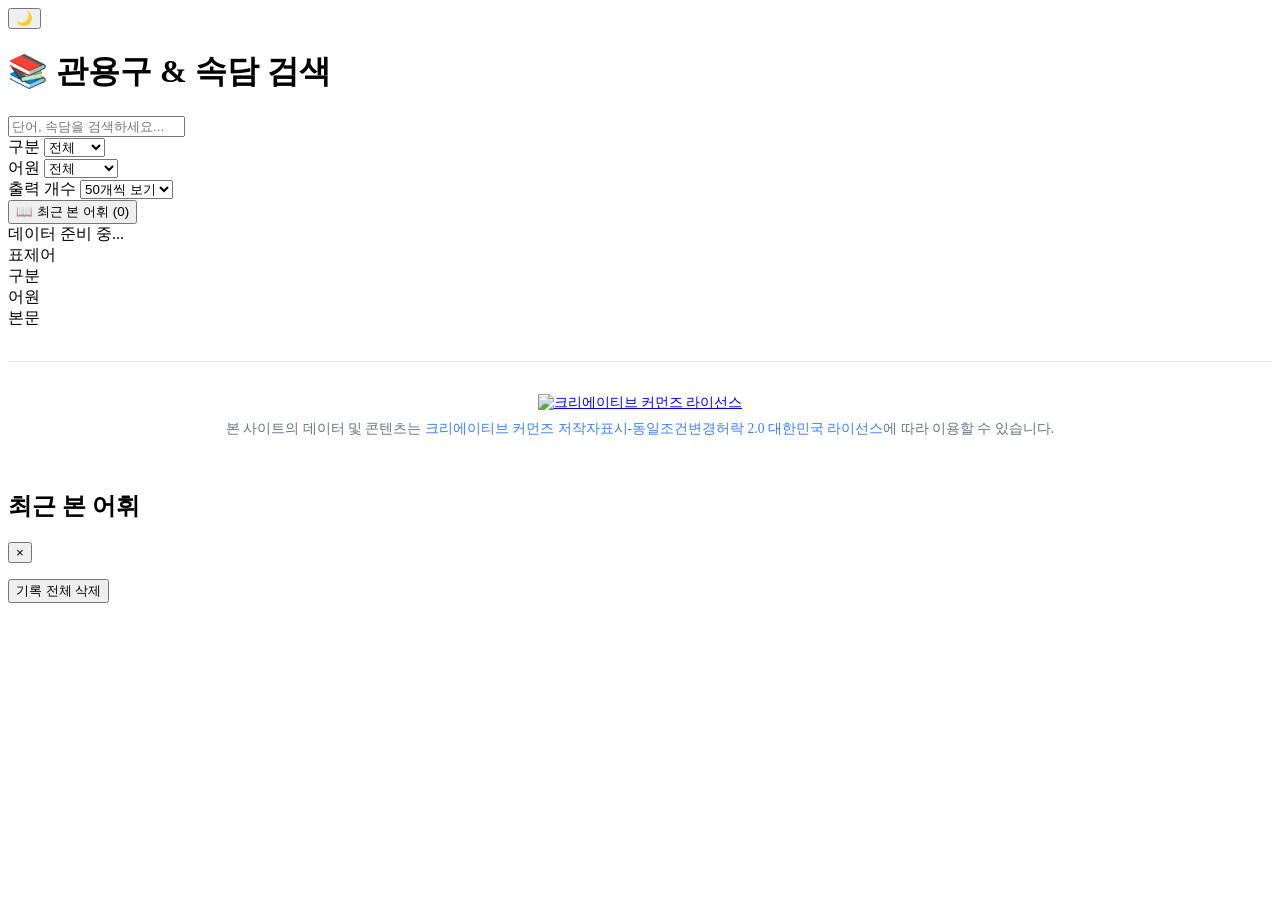
==== index.html @ 22fa91c4 "Add files via upload" ====
<!doctype html>
<html lang="ko">

<head>
  <meta charset="UTF-8" />
  <meta name="viewport" content="width=device-width, initial-scale=1.0" />
  <title>관용구 & 속담 사전 11,300개 검색</title>
  <meta name="description" content="한국어 관용구와 속담 검색 사전" />
  <link href="https://fonts.googleapis.com/css2?family=Noto+Sans+KR:wght@400;500;700&display=swap" rel="stylesheet">
  <script type="module" crossorigin src="./assets/index-1xtfDUtn.js"></script>
  <link rel="stylesheet" crossorigin href="./assets/index-_iixKt64.css">
</head>

<body>
  <div id="app">
    <header class="app-header">
      <button id="themeToggleBtn" class="top-theme-btn" title="다크 모드 전환">🌙</button>
      <h1>📚 관용구 & 속담 검색</h1>
    </header>

    <div class="controls-card">
      <div class="search-container">
        <input type="text" id="searchInput" placeholder="단어, 속담을 검색하세요...">
      </div>

      <div class="dropdown-filters">
        <div class="filter-group">
          <label>구분</label>
          <select id="typeFilter">
            <option value="전체">전체</option>
            <option value="속담">속담</option>
            <option value="관용구">관용구</option>
          </select>
        </div>

        <div class="filter-group">
          <label>어원</label>
          <select id="originFilter">
            <option value="전체">전체</option>
            <option value="순우리말">순우리말</option>
            <option value="한자어">한자어</option>
            <option value="외래어">외래어</option>
            <option value="혼종어">혼종어</option>
          </select>
        </div>

        <div class="filter-group">
          <label>출력 개수</label>
          <select id="perPageFilter">
            <option value="10">10개씩 보기</option>
            <option value="20">20개씩 보기</option>
            <option value="30">30개씩 보기</option>
            <option value="40">40개씩 보기</option>
            <option value="50" selected>50개씩 보기</option>
          </select>
        </div>

        <div class="action-group">
          <button id="recentBtnToggle" class="recent-btn">📖 최근 본 어휘 <span id="recentBtnCount">(0)</span></button>
        </div>
      </div>

      <div class="active-filters-container" id="activeFilters" style="display: none;">
        <!-- JS populates filter chips -->
      </div>

      <div class="filter-section">
        <div class="chosung-filters" id="chosungFilters">
          <!-- JS populates -->
        </div>
      </div>
    </div>

    <main class="results-area">
      <div class="status-bar">
        <span id="status-text" class="status-text">데이터 준비 중...</span>
      </div>

      <!-- Table View -->
      <div class="table-container">
        <div class="table-header">
          <div class="col-word">표제어</div>
          <div class="col-type">구분</div>
          <div class="col-origin">어원</div>
          <div class="col-link">본문</div>
        </div>
        <div id="list-container" class="table-body">
          <!-- JS populates -->
        </div>
        <!-- Pagination -->
        <div id="pagination" class="pagination-container">
          <!-- JS populates -->
        </div>
      </div>
    </main>

    <footer style="text-align: center; padding: 2rem; color: #6b7280; font-size: 0.85rem; border-top: 1px solid #e5e7eb; margin-top: 2rem;">
      <a rel="license" href="https://creativecommons.org/licenses/by-sa/2.0/kr/" target="_blank"><img alt="크리에이티브 커먼즈 라이선스" style="border-width:0; margin-bottom: 0.5rem;" src="https://i.creativecommons.org/l/by-sa/2.0/kr/88x31.png" /></a><br />
      본 사이트의 데이터 및 콘텐츠는 <a rel="license" href="https://creativecommons.org/licenses/by-sa/2.0/kr/" target="_blank" style="color: #3b82f6; text-decoration: none; font-weight: 500;">크리에이티브 커먼즈 저작자표시-동일조건변경허락 2.0 대한민국 라이선스</a>에 따라 이용할 수 있습니다.
    </footer>
  </div>

  <!-- Recent Items Modal -->
  <div id="recentModal" class="modal-overlay">
    <div class="modal-content">
      <div class="modal-header">
        <h2>최근 본 어휘</h2>
        <button id="closeModalBtn" class="close-btn">&times;</button>
      </div>
      <div class="modal-body">
        <ul id="recentListContainer" class="recent-modal-list">
          <!-- JS populates -->
        </ul>
      </div>
      <div class="modal-footer">
        <button id="clearRecentBtn" class="danger-btn">기록 전체 삭제</button>
      </div>
    </div>
  </div>

</body>

</html>
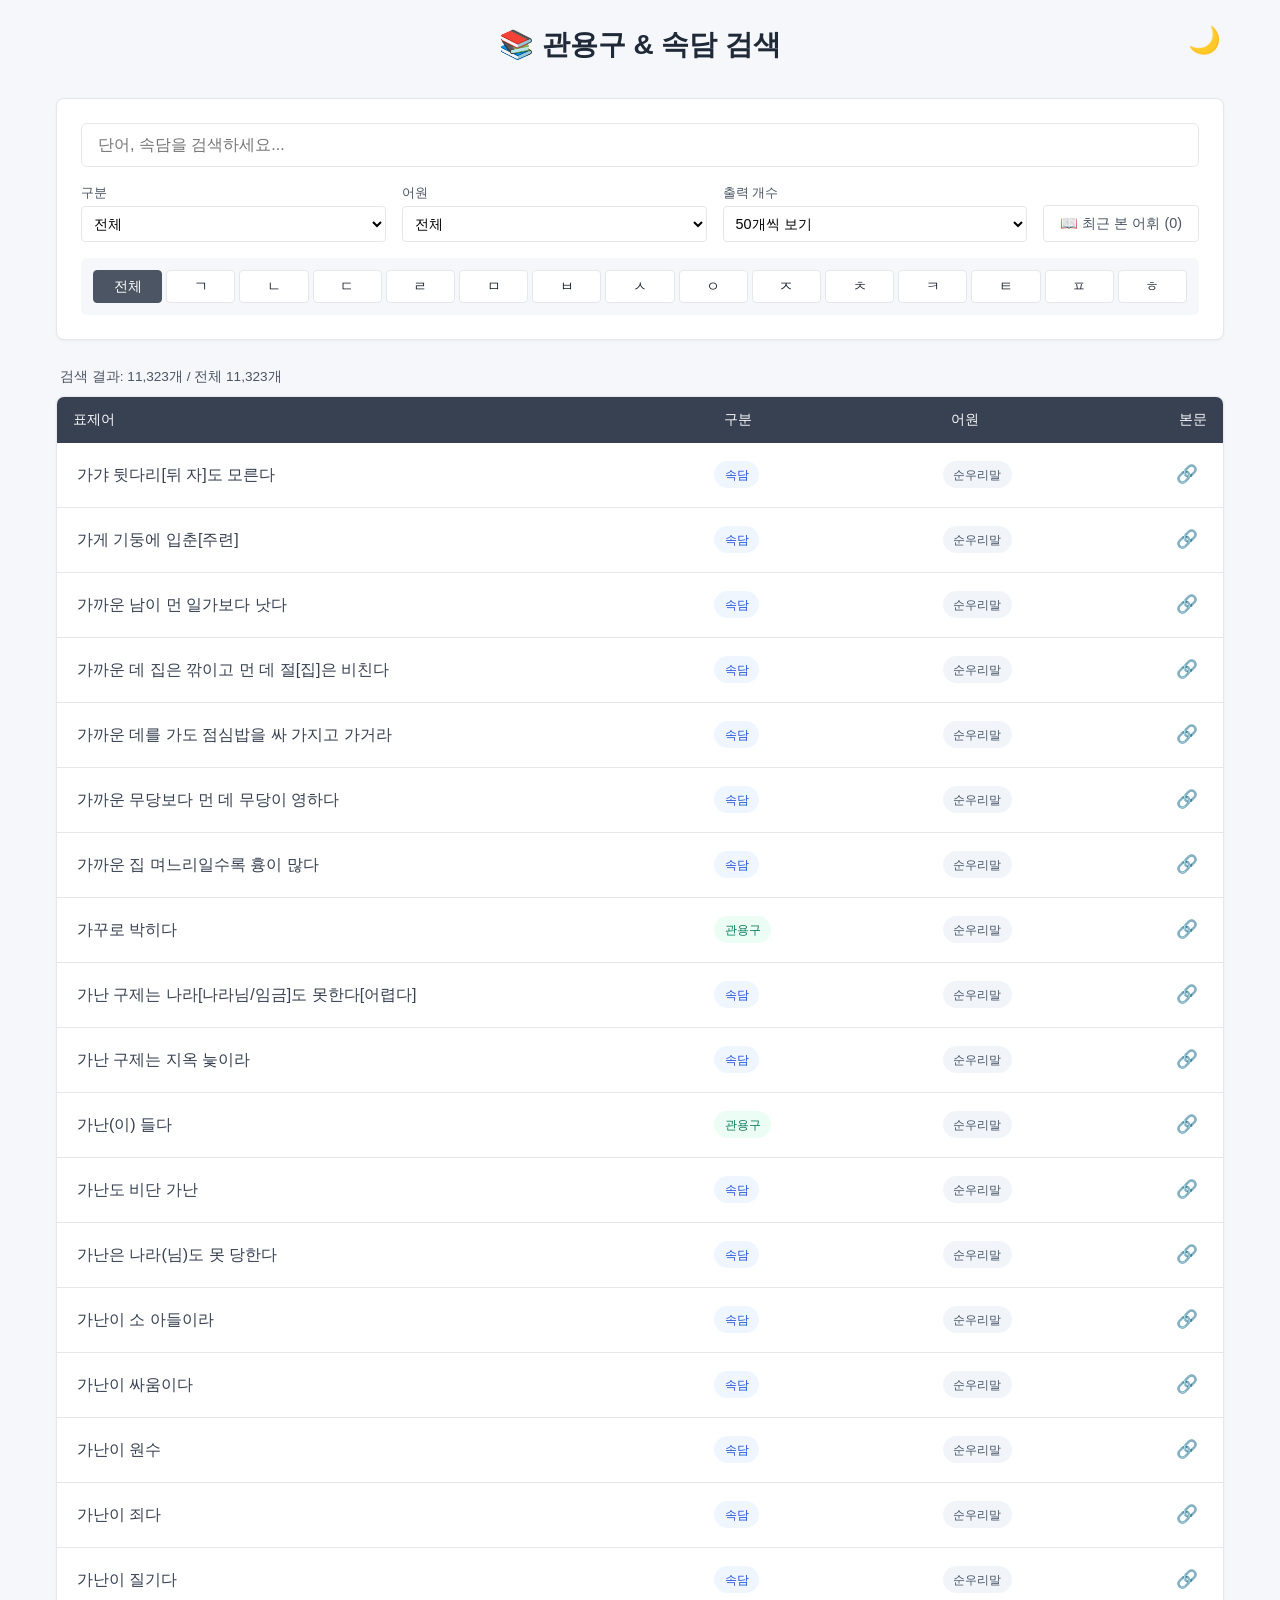
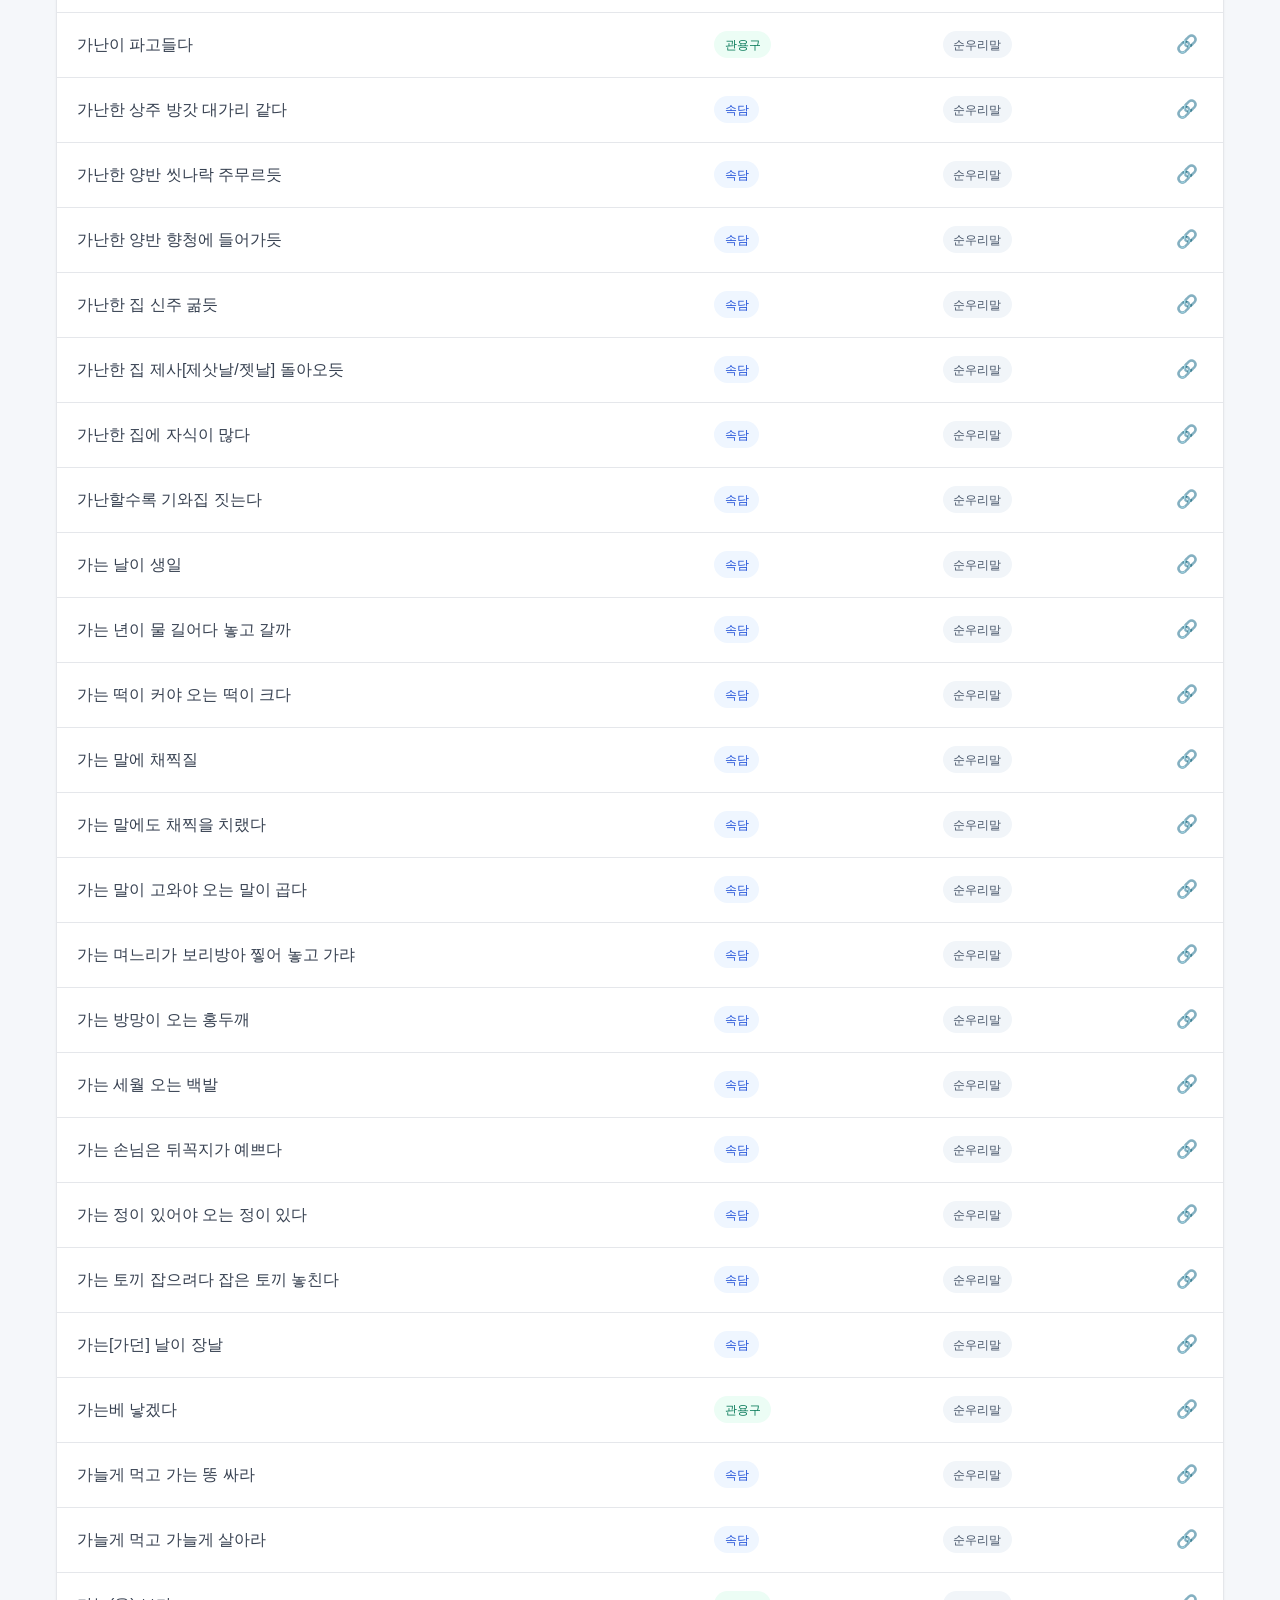
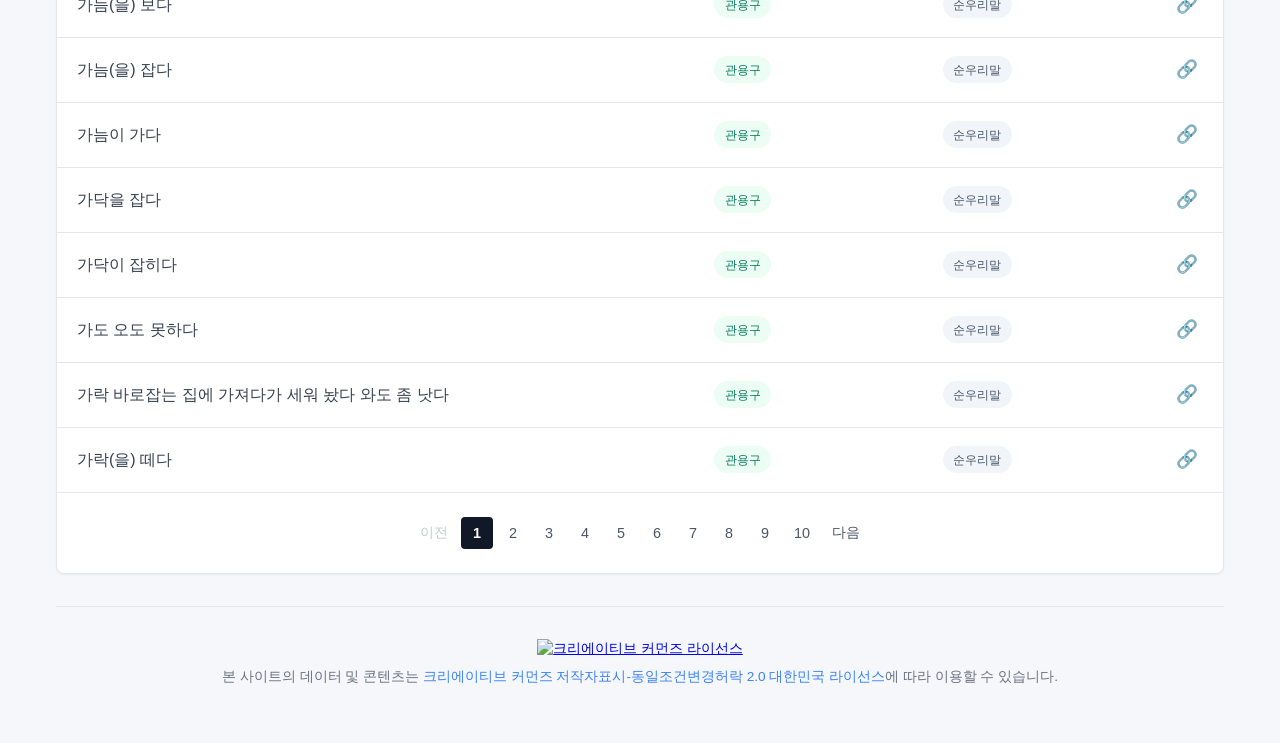
==== commit 7d367794: "Add files via upload" ====
--- a/index.html
+++ b/index.html
@@ -4,7 +4,7 @@
 <head>
   <meta charset="UTF-8" />
   <meta name="viewport" content="width=device-width, initial-scale=1.0" />
-  <title>관용구 & 속담 사전 11,300개 검색</title>
+  <title>관용구 & 속담 검색</title>
   <meta name="description" content="한국어 관용구와 속담 검색 사전" />
   <link href="https://fonts.googleapis.com/css2?family=Noto+Sans+KR:wght@400;500;700&display=swap" rel="stylesheet">
   <script type="module" crossorigin src="./assets/index-1xtfDUtn.js"></script>
@@ -94,9 +94,14 @@
       </div>
     </main>
 
-    <footer style="text-align: center; padding: 2rem; color: #6b7280; font-size: 0.85rem; border-top: 1px solid #e5e7eb; margin-top: 2rem;">
-      <a rel="license" href="https://creativecommons.org/licenses/by-sa/2.0/kr/" target="_blank"><img alt="크리에이티브 커먼즈 라이선스" style="border-width:0; margin-bottom: 0.5rem;" src="https://i.creativecommons.org/l/by-sa/2.0/kr/88x31.png" /></a><br />
-      본 사이트의 데이터 및 콘텐츠는 <a rel="license" href="https://creativecommons.org/licenses/by-sa/2.0/kr/" target="_blank" style="color: #3b82f6; text-decoration: none; font-weight: 500;">크리에이티브 커먼즈 저작자표시-동일조건변경허락 2.0 대한민국 라이선스</a>에 따라 이용할 수 있습니다.
+    <footer
+      style="text-align: center; padding: 2rem; color: #6b7280; font-size: 0.85rem; border-top: 1px solid #e5e7eb; margin-top: 2rem;">
+      <a rel="license" href="https://creativecommons.org/licenses/by-sa/2.0/kr/" target="_blank"><img
+          alt="크리에이티브 커먼즈 라이선스" style="border-width:0; margin-bottom: 0.5rem;"
+          src="https://i.creativecommons.org/l/by-sa/2.0/kr/88x31.png" /></a><br />
+      본 사이트의 데이터 및 콘텐츠는 <a rel="license" href="https://creativecommons.org/licenses/by-sa/2.0/kr/" target="_blank"
+        style="color: #3b82f6; text-decoration: none; font-weight: 500;">크리에이티브 커먼즈 저작자표시-동일조건변경허락 2.0 대한민국 라이선스</a>에 따라
+      이용할 수 있습니다.
     </footer>
   </div>
 
--- a/assets/index-_iixKt64.css
+++ b/assets/index-_iixKt64.css
@@ -0,0 +1 @@
+:root{--bg-color:#f5f7fa;--card-bg:#fff;--text-primary:#111827;--text-secondary:#4b5563;--border-light:#e5e7eb;--accent:#3b82f6;--accent-light:#eff6ff;--danger:#ef4444;--badge-origin:#fef3c7;--badge-origin-text:#92400e;--badge-type:#e0e7ff;--badge-type-text:#3730a3;--header-bg:#374151;--header-text:#f9fafb}*,:before,:after{box-sizing:border-box;margin:0;padding:0}body{background-color:var(--bg-color);color:var(--text-primary);-webkit-font-smoothing:antialiased;font-family:-apple-system,BlinkMacSystemFont,Noto Sans KR,Segoe UI,Roboto,sans-serif;line-height:1.5}#app{max-width:1200px;margin:0 auto;padding:1.5rem 1rem}.app-header{text-align:center;margin-bottom:2rem;position:relative}.top-theme-btn{cursor:pointer;background:0 0;border:none;padding:.2rem;font-size:1.65rem;line-height:1;position:absolute;top:0;right:0}.app-header h1{color:#1f2937;margin-bottom:.5rem;font-size:1.75rem;font-weight:700}.block-link{color:var(--accent);font-size:.9rem;text-decoration:none}.block-link:hover{text-decoration:underline}.controls-card{background:var(--card-bg);border:1px solid var(--border-light);border-radius:8px;margin-bottom:1.5rem;padding:1.5rem;box-shadow:0 1px 3px #0000000d}.search-container input{border:1px solid var(--border-light);border-radius:6px;outline:none;width:100%;margin-bottom:1rem;padding:.75rem 1rem;font-size:1rem;transition:border .2s}.search-container input:focus{border-color:var(--accent)}.dropdown-filters{flex-wrap:wrap;align-items:flex-end;gap:1rem;margin-bottom:1rem;display:flex}.filter-group{flex-direction:column;flex:1;min-width:120px;display:flex}.filter-group label{color:var(--text-secondary);margin-bottom:.25rem;font-size:.8rem;font-weight:500}.filter-group select{border:1px solid var(--border-light);background:#fff;border-radius:4px;outline:none;padding:.5rem;font-family:inherit;font-size:.9rem}.action-group{justify-content:flex-end;align-items:center;display:flex}.recent-btn{border:1px solid var(--border-light);cursor:pointer;color:var(--text-secondary);background:#fff;border-radius:4px;padding:.5rem 1rem;font-size:.9rem;transition:background .2s}.recent-btn:hover{background:var(--bg-color)}.active-filters-container{border-bottom:1px dashed var(--border-light);flex-wrap:wrap;gap:.5rem;margin-bottom:1rem;padding:.5rem 0 1rem;display:flex}.filter-chip{background:var(--text-secondary);color:#fff;border-radius:4px;align-items:center;padding:.3rem .6rem;font-size:.85rem;font-weight:500;display:inline-flex}.filter-chip-remove{color:#fff;cursor:pointer;background:0 0;border:none;margin-left:.4rem;font-size:1rem}.filter-chip-remove:hover{color:#fca5a5}.chosung-filters{background:var(--bg-color);border-radius:6px;flex-wrap:wrap;gap:.25rem;padding:.75rem;display:flex}.chosung-btn{border:1px solid var(--border-light);color:var(--text-primary);cursor:pointer;text-align:center;background:#fff;border-radius:4px;flex:1;min-width:32px;padding:.4rem .6rem;font-size:.85rem}.chosung-btn:hover{background:var(--accent-light)}.chosung-btn.active{background:var(--text-secondary);color:#fff;border-color:var(--text-secondary)}.table-container{background:var(--card-bg);border:1px solid var(--border-light);border-radius:8px;overflow:hidden;box-shadow:0 1px 3px #0000000d}.status-bar{margin-bottom:.5rem;padding-left:.25rem}.status-text{color:var(--text-secondary);font-size:.85rem}.table-header{background:var(--header-bg);color:var(--header-text);grid-template-columns:3fr 1fr 1fr auto;gap:1rem;padding:.75rem 1rem;font-size:.9rem;font-weight:500;display:grid}.table-header>div{font-size:.9rem;font-weight:500}.table-body{flex-direction:column;display:flex}.table-row{border-bottom:1px solid var(--border-light);grid-template-columns:3fr 1fr 1fr auto;align-items:center;gap:1.5rem;padding:1rem 1.25rem;transition:all .2s;display:grid}.table-row:hover{background:#f9fafb}.table-row:last-child{border-bottom:none}.col-word{color:#374151;font-size:1rem;font-weight:400}.table-header .col-word{color:var(--header-text)}.badge{text-align:center;border:1px solid #0000;border-radius:999px;padding:.2rem .6rem;font-size:.75rem;font-weight:500;display:inline-block}.badge-sogdam{color:#1d4ed8;background-color:#eff6ff}.badge-gwan{color:#047857;background-color:#ecfdf5}.badge-pure{color:#475569;background-color:#f1f5f9}.badge-hanja{color:#b45309;background-color:#fffbeb}.badge-hybrid{color:#6d28d9;background-color:#f5f3ff}.badge-foreign{color:#be123c;background-color:#fff1f2}.clickable-badge{cursor:pointer;transition:all .2s}.clickable-badge:hover{filter:brightness(.95);box-shadow:0 1px 3px #0000001a}.link-btn{color:var(--accent);border-radius:4px;justify-content:center;align-items:center;width:32px;height:32px;font-size:1.1rem;text-decoration:none;display:flex}.link-btn:hover{background:var(--accent-light)}.no-results,.info-item{text-align:center;color:var(--text-secondary);grid-column:1/-1;padding:2rem;font-size:.9rem}.modal-overlay{z-index:1000;background:#00000080;justify-content:center;align-items:center;display:none;position:fixed;inset:0}.modal-overlay.open{display:flex}.modal-content{background:#fff;border-radius:8px;flex-direction:column;width:90%;max-width:400px;max-height:80vh;display:flex;box-shadow:0 10px 25px #0003}.modal-header{border-bottom:1px solid var(--border-light);justify-content:space-between;align-items:center;padding:1rem;display:flex}.modal-header h2{font-size:1.1rem}.close-btn{cursor:pointer;color:var(--text-secondary);background:0 0;border:none;font-size:1.5rem}.modal-body{flex:1;padding:1rem;overflow-y:auto}.recent-modal-list{flex-direction:column;gap:.5rem;list-style:none;display:flex}.recent-item{background:var(--bg-color);border:1px solid var(--border-light);border-radius:4px;justify-content:space-between;align-items:center;padding:.5rem .75rem;display:flex}.recent-word{color:var(--accent);font-size:.95rem;font-weight:500;text-decoration:none}.recent-word:hover{text-decoration:underline}.delete-item-btn{color:var(--text-secondary);cursor:pointer;background:0 0;border:none;font-size:1rem}.delete-item-btn:hover{color:var(--danger)}.modal-footer{border-top:1px solid var(--border-light);justify-content:flex-end;padding:1rem;display:flex}.danger-btn{background:var(--danger);color:#fff;cursor:pointer;border:none;border-radius:4px;padding:.5rem 1rem;font-size:.9rem}.danger-btn:hover{opacity:.9}.pagination-container{border-top:1px solid var(--border-light);flex-wrap:wrap;justify-content:center;align-items:center;gap:.25rem;padding:1.5rem;display:flex}.page-btn{min-width:32px;height:32px;color:var(--text-secondary);cursor:pointer;background:0 0;border:1px solid #0000;border-radius:4px;justify-content:center;align-items:center;padding:0 .5rem;font-size:.9rem;transition:all .2s;display:inline-flex}.page-btn:hover:not(:disabled):not(.active){background:var(--bg-color);color:var(--text-primary)}.page-btn.active{background:var(--text-primary);color:#fff;font-weight:700}.page-btn:disabled{opacity:.3;cursor:not-allowed}@media (width<=600px){.table-header{display:none}.table-row{grid-template-rows:auto auto;grid-template-columns:1fr auto;gap:.5rem;padding:1rem}.col-word{grid-area:1/1;padding-right:.5rem;font-size:1.1rem}.col-type,.col-origin{grid-row:2;display:inline-block}.col-link{grid-area:1/2;justify-self:end}.dropdown-filters{flex-direction:column;align-items:stretch}.action-group{justify-content:flex-start}}body.dark-theme{--bg-color:#111827;--card-bg:#1f2937;--text-primary:#f9fafb;--text-secondary:#9ca3af;--border-light:#374151;--accent:#60a5fa;--accent-light:#1e3a8a;--danger:#f87171;--header-bg:#111827;--header-text:#f9fafb}body.dark-theme .col-word{color:#f3f4f6}body.dark-theme .table-row:hover{background:#374151}body.dark-theme .table-container{background:var(--card-bg)}body.dark-theme .search-container input,body.dark-theme .filter-group select,body.dark-theme .recent-btn,body.dark-theme .chosung-btn,body.dark-theme .modal-content,body.dark-theme .recent-item{color:#f9fafb;background:#374151;border-color:#4b5563}body.dark-theme .search-container input:focus{border-color:var(--accent)}body.dark-theme .recent-btn:hover,body.dark-theme .chosung-btn:hover{background:#4b5563}body.dark-theme .chosung-btn.active{color:#111827;background:#60a5fa;border-color:#60a5fa}body.dark-theme .badge-sogdam{color:#bfdbfe;background-color:#1e3a8a}body.dark-theme .badge-gwan{color:#a7f3d0;background-color:#064e3b}body.dark-theme .badge-pure{color:#e5e7eb;background-color:#374151}body.dark-theme .badge-hanja{color:#fde68a;background-color:#78350f}body.dark-theme .badge-hybrid{color:#ddd6fe;background-color:#4c1d95}body.dark-theme .badge-foreign{color:#fecdd3;background-color:#881337}body.dark-theme .clickable-badge:hover{filter:brightness(1.2)}body.dark-theme .filter-chip{color:#f9fafb;background:#4b5563}body.dark-theme .page-btn:hover:not(:disabled):not(.active){color:#fff;background:#374151}body.dark-theme .page-btn.active{color:#111827;background:#60a5fa}
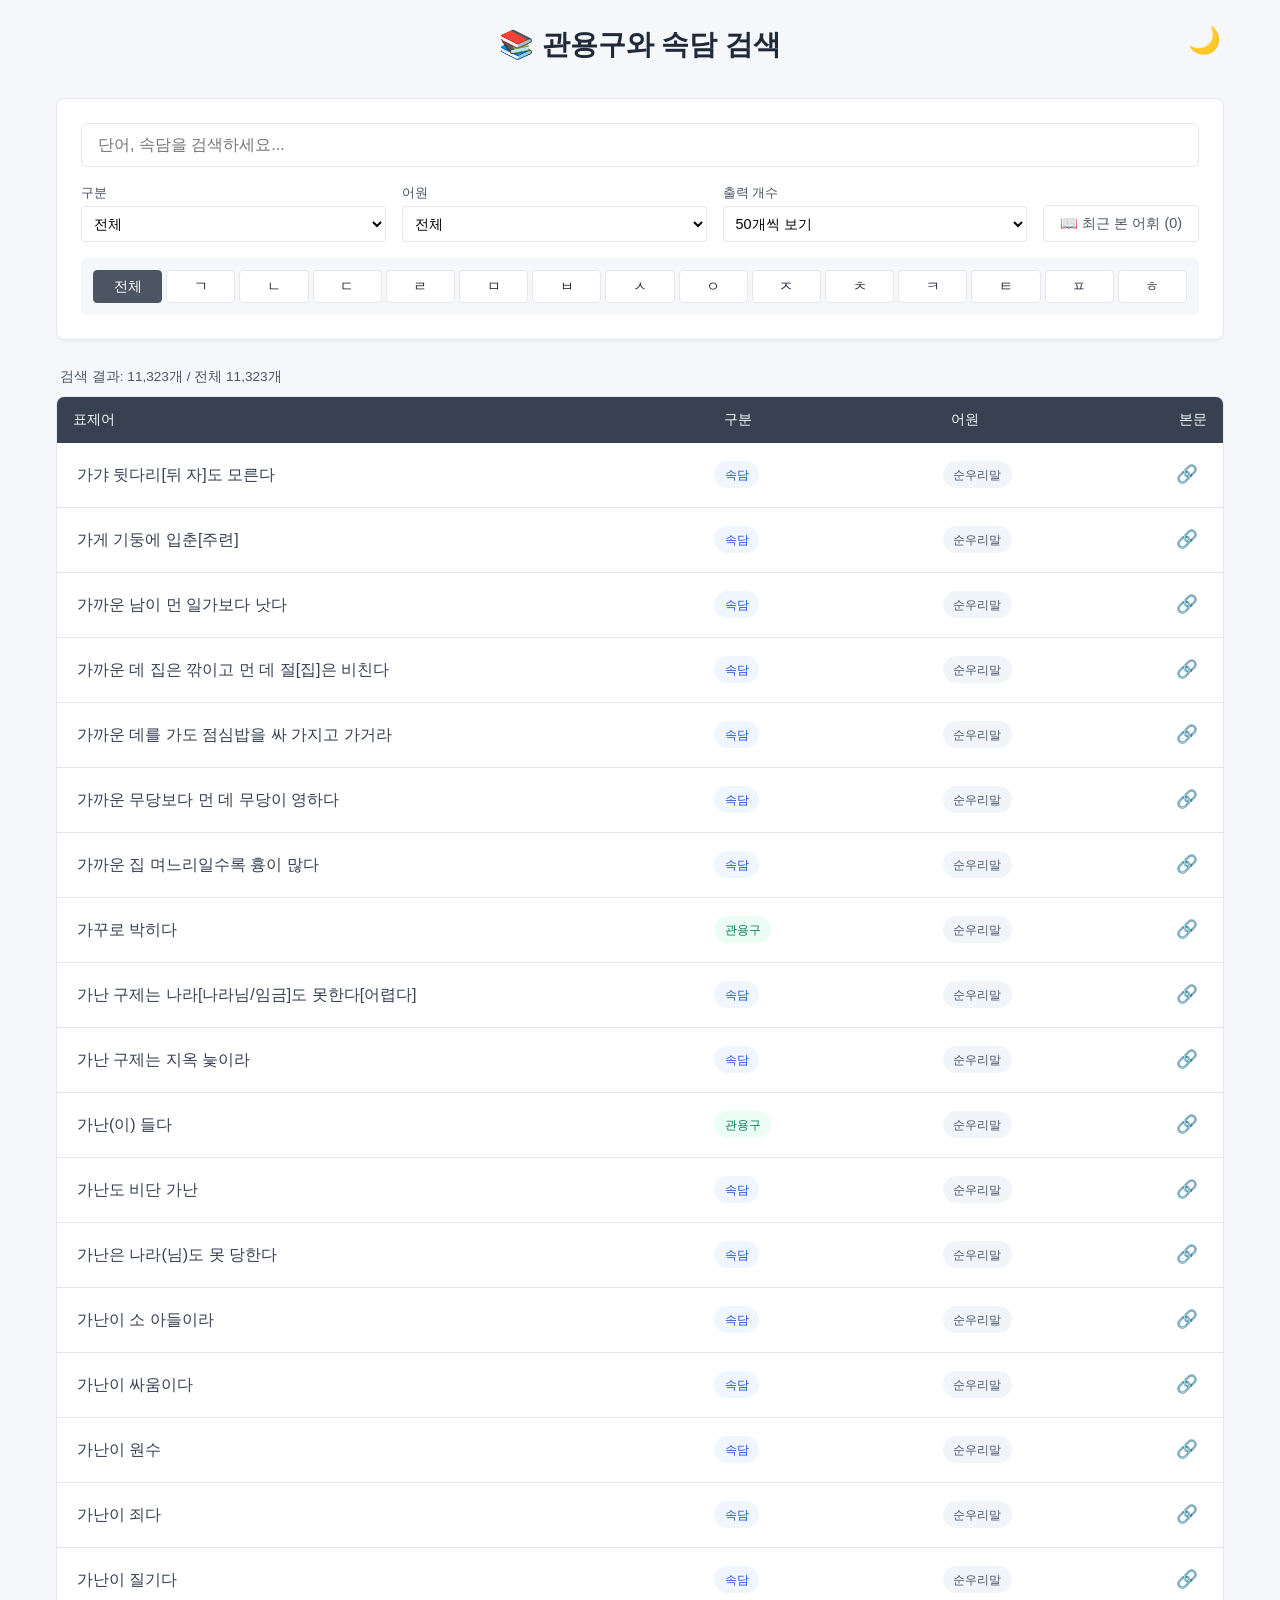
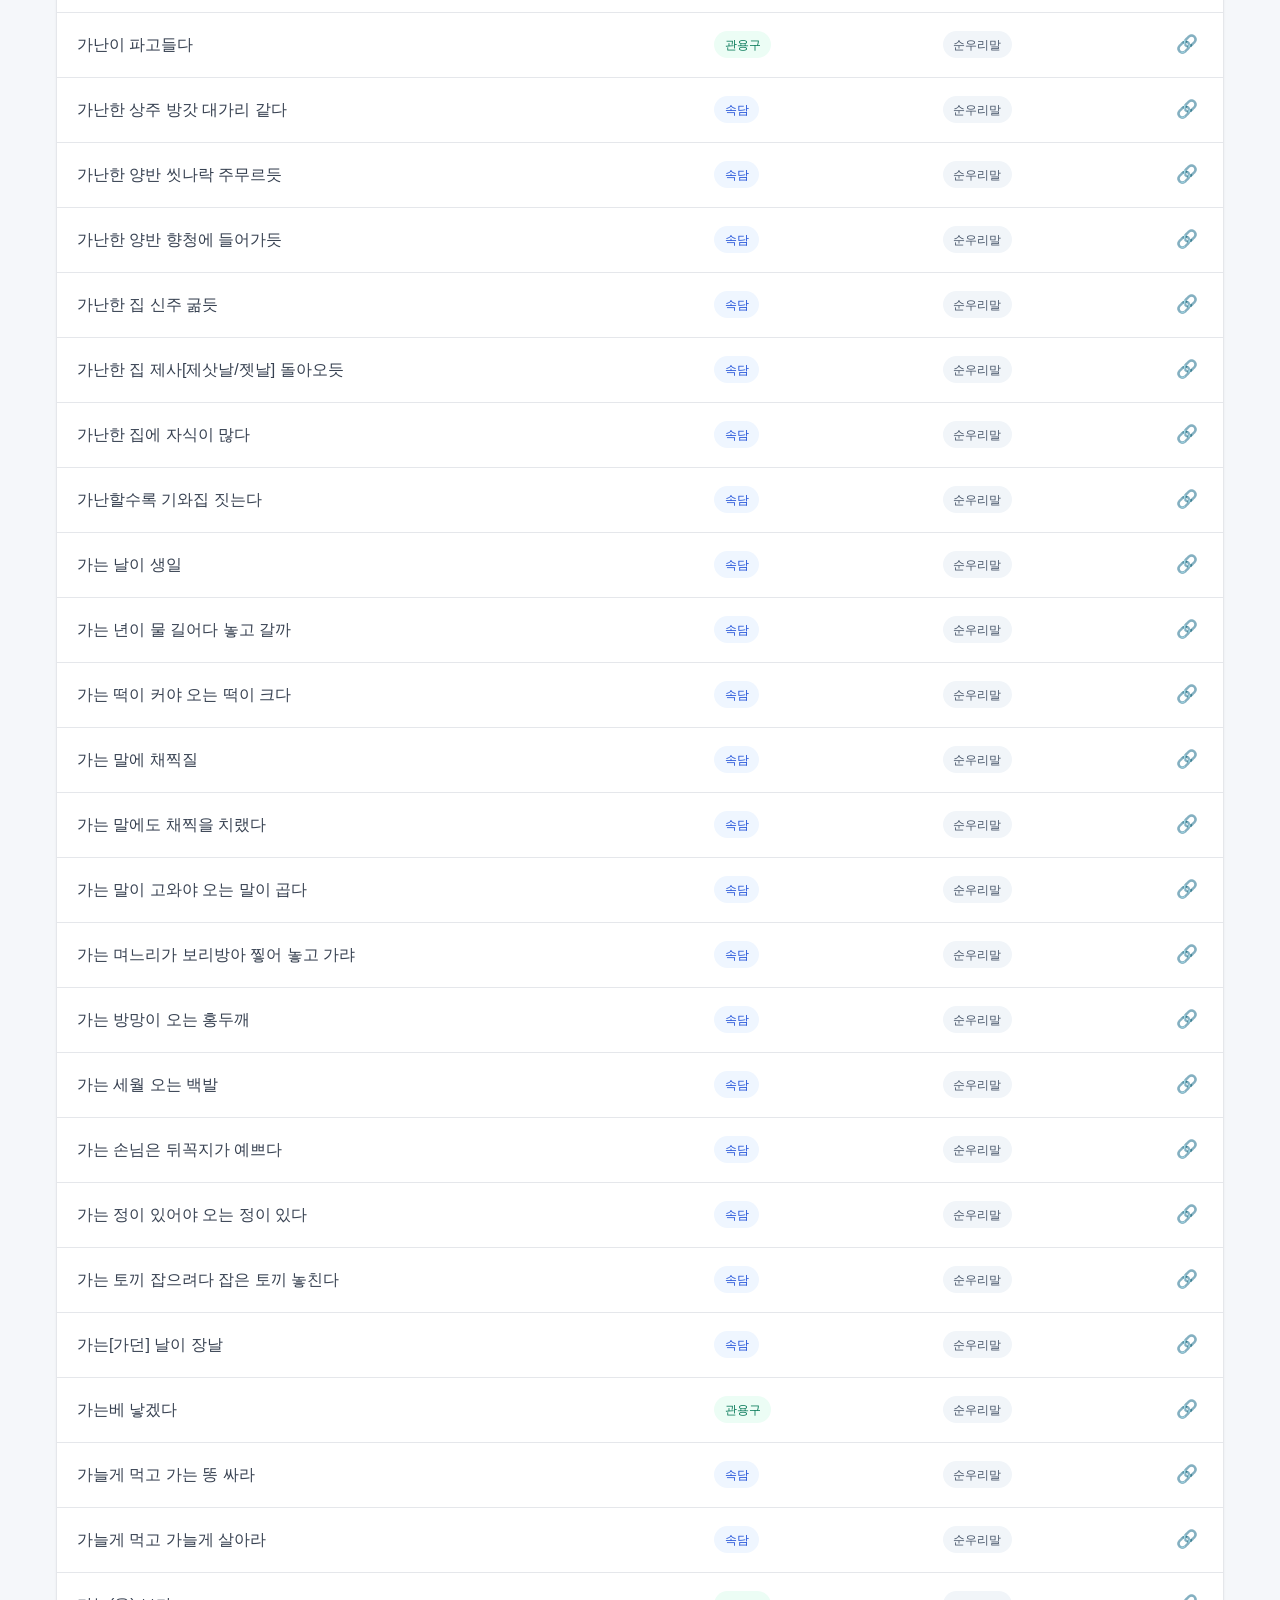
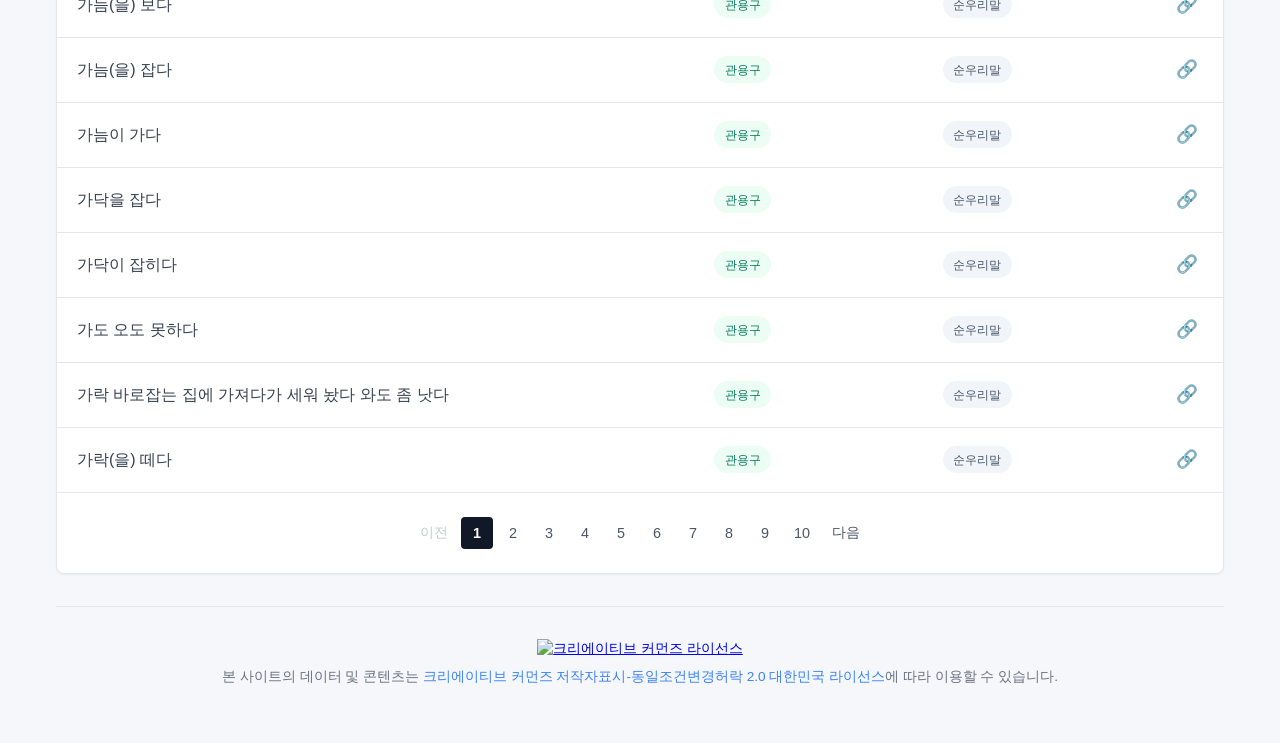
==== commit aa5237c3: "Add files via upload" ====
--- a/index.html
+++ b/index.html
@@ -4,7 +4,7 @@
 <head>
   <meta charset="UTF-8" />
   <meta name="viewport" content="width=device-width, initial-scale=1.0" />
-  <title>관용구 & 속담 검색</title>
+  <title>관용구와 속담 검색</title>
   <meta name="description" content="한국어 관용구와 속담 검색 사전" />
   <link href="https://fonts.googleapis.com/css2?family=Noto+Sans+KR:wght@400;500;700&display=swap" rel="stylesheet">
   <script type="module" crossorigin src="./assets/index-1xtfDUtn.js"></script>
@@ -15,7 +15,7 @@
   <div id="app">
     <header class="app-header">
       <button id="themeToggleBtn" class="top-theme-btn" title="다크 모드 전환">🌙</button>
-      <h1>📚 관용구 & 속담 검색</h1>
+      <h1>📚 관용구와 속담 검색</h1>
     </header>
 
     <div class="controls-card">
